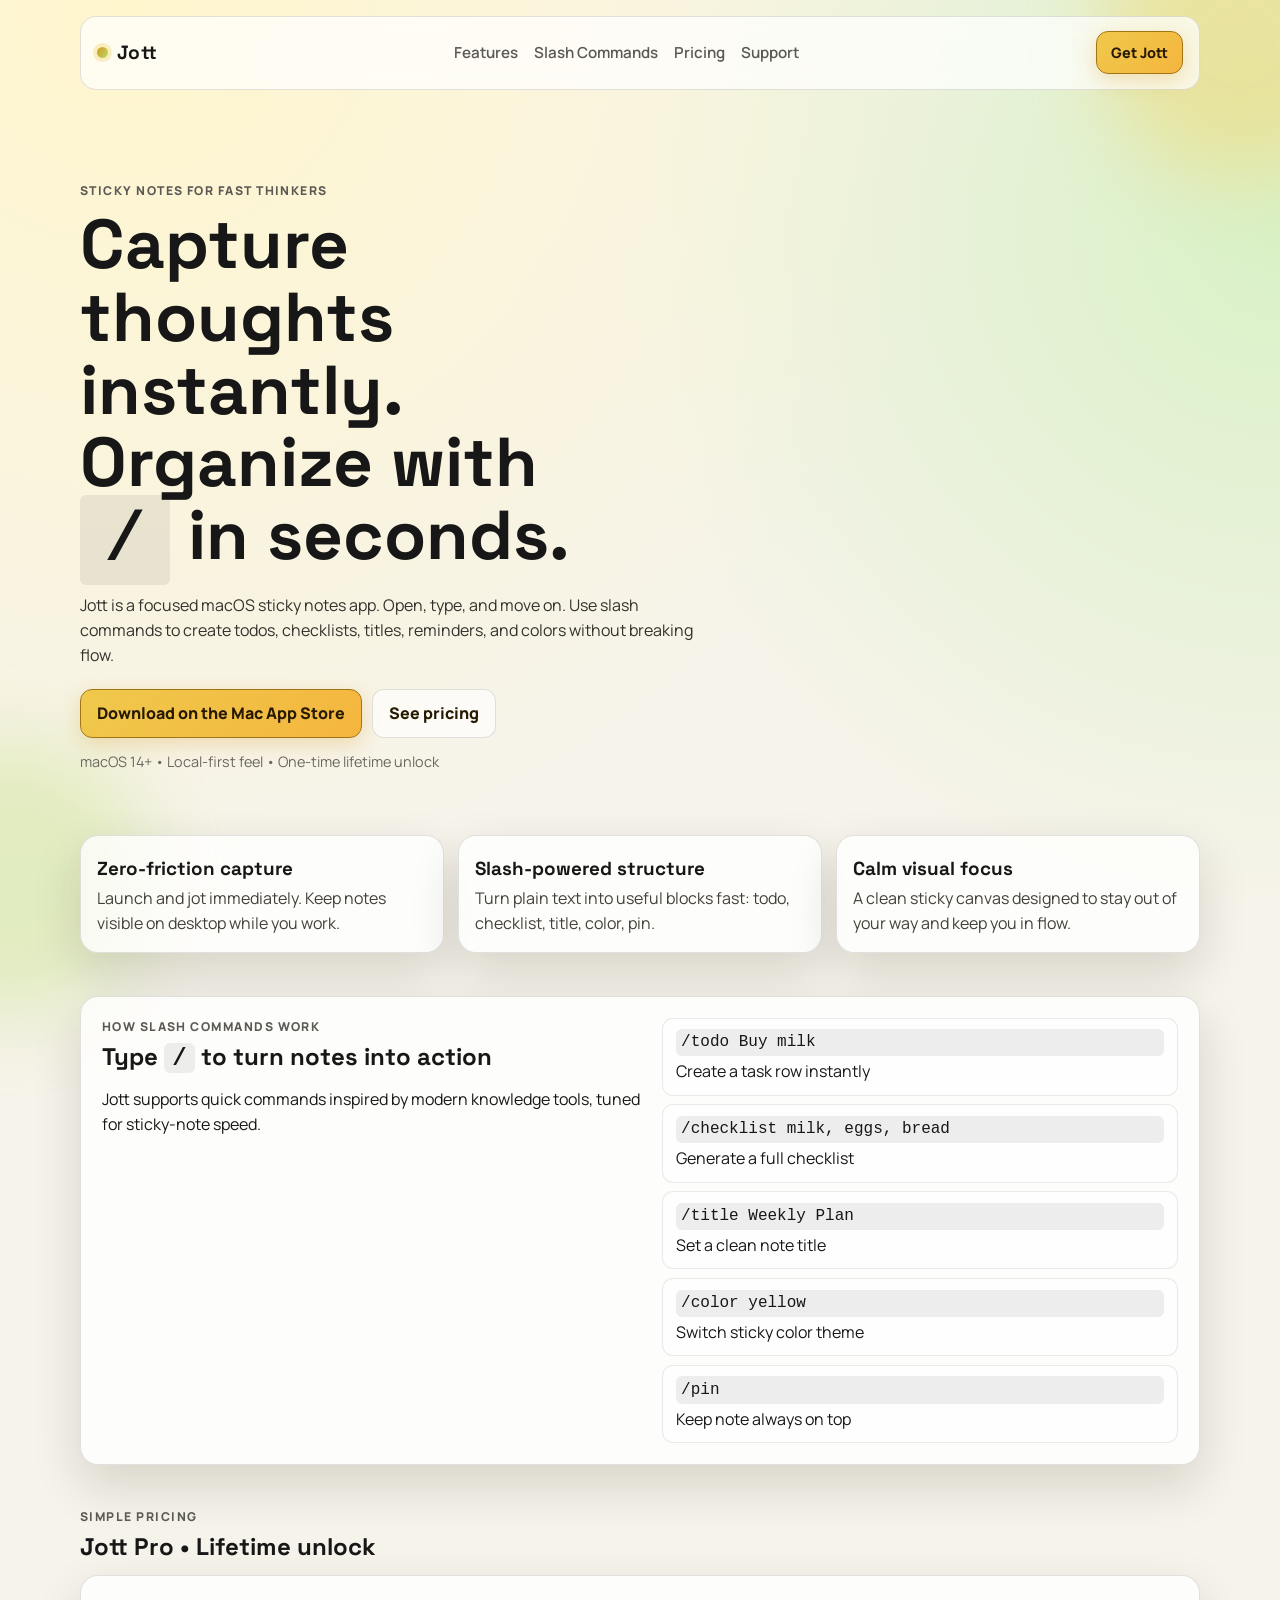
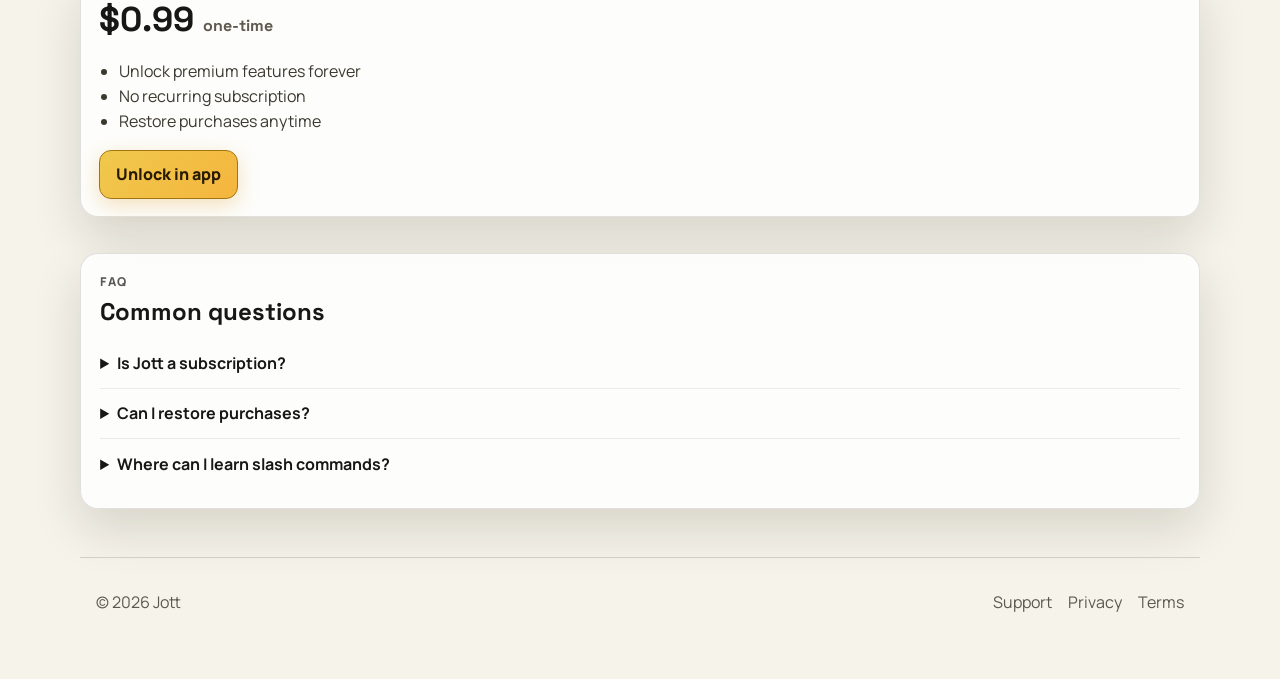
==== website/index.html @ 782f9684 "website" ====
<!doctype html>
<html lang="en">
  <head>
    <meta charset="UTF-8" />
    <meta name="viewport" content="width=device-width, initial-scale=1.0" />
    <title>Jott - Sticky Notes for Fast Thinkers</title>
    <meta
      name="description"
      content="Jott helps you capture thoughts instantly on macOS with clean sticky notes, slash commands, and one-time lifetime unlock."
    />
    <meta property="og:title" content="Jott - Sticky Notes for Fast Thinkers" />
    <meta
      property="og:description"
      content="Capture thoughts instantly with slash commands, quick sticky notes, and a distraction-free desktop workflow."
    />
    <meta property="og:type" content="website" />
    <meta property="og:url" content="https://jott.app" />
    <meta name="theme-color" content="#f5df77" />
    <link rel="preconnect" href="https://fonts.googleapis.com" />
    <link rel="preconnect" href="https://fonts.gstatic.com" crossorigin />
    <link
      href="https://fonts.googleapis.com/css2?family=Manrope:wght@400;500;600;700;800&family=Space+Grotesk:wght@500;700&display=swap"
      rel="stylesheet"
    />
    <link rel="stylesheet" href="./styles.css" />
  </head>
  <body>
    <div class="bg-orb bg-orb-a" aria-hidden="true"></div>
    <div class="bg-orb bg-orb-b" aria-hidden="true"></div>

    <header class="site-header">
      <a class="brand" href="./index.html" aria-label="Jott Home">
        <span class="brand-dot"></span>
        <span>Jott</span>
      </a>
      <nav class="nav">
        <a href="#features">Features</a>
        <a href="#slash">Slash Commands</a>
        <a href="#pricing">Pricing</a>
        <a href="./support.html">Support</a>
      </nav>
      <a class="btn btn-small" href="#download">Get Jott</a>
    </header>

    <main>
      <section class="hero reveal">
        <p class="eyebrow">Sticky notes for fast thinkers</p>
        <h1>Capture thoughts instantly.<br />Organize with <code>/</code> in seconds.</h1>
        <p class="hero-copy">
          Jott is a focused macOS sticky notes app. Open, type, and move on. Use slash
          commands to create todos, checklists, titles, reminders, and colors without breaking flow.
        </p>
        <div class="hero-actions" id="download">
          <a class="btn" href="#" aria-label="Download on Mac App Store">Download on the Mac App Store</a>
          <a class="btn btn-ghost" href="#pricing">See pricing</a>
        </div>
        <p class="micro">macOS 14+ • Local-first feel • One-time lifetime unlock</p>
      </section>

      <section class="grid-three reveal" id="features">
        <article class="feature-card">
          <h3>Zero-friction capture</h3>
          <p>Launch and jot immediately. Keep notes visible on desktop while you work.</p>
        </article>
        <article class="feature-card">
          <h3>Slash-powered structure</h3>
          <p>Turn plain text into useful blocks fast: todo, checklist, title, color, pin.</p>
        </article>
        <article class="feature-card">
          <h3>Calm visual focus</h3>
          <p>A clean sticky canvas designed to stay out of your way and keep you in flow.</p>
        </article>
      </section>

      <section class="slash reveal" id="slash">
        <div>
          <p class="eyebrow">How slash commands work</p>
          <h2>Type <code>/</code> to turn notes into action</h2>
          <p>
            Jott supports quick commands inspired by modern knowledge tools, tuned for sticky-note speed.
          </p>
        </div>
        <div class="command-list" role="list" aria-label="Slash commands examples">
          <p role="listitem"><code>/todo Buy milk</code><span>Create a task row instantly</span></p>
          <p role="listitem"><code>/checklist milk, eggs, bread</code><span>Generate a full checklist</span></p>
          <p role="listitem"><code>/title Weekly Plan</code><span>Set a clean note title</span></p>
          <p role="listitem"><code>/color yellow</code><span>Switch sticky color theme</span></p>
          <p role="listitem"><code>/pin</code><span>Keep note always on top</span></p>
        </div>
      </section>

      <section class="pricing reveal" id="pricing">
        <p class="eyebrow">Simple pricing</p>
        <h2>Jott Pro • Lifetime unlock</h2>
        <div class="price-box">
          <p class="price">$0.99 <span>one-time</span></p>
          <ul>
            <li>Unlock premium features forever</li>
            <li>No recurring subscription</li>
            <li>Restore purchases anytime</li>
          </ul>
          <a class="btn" href="#download">Unlock in app</a>
        </div>
      </section>

      <section class="faq reveal">
        <p class="eyebrow">FAQ</p>
        <h2>Common questions</h2>
        <details>
          <summary>Is Jott a subscription?</summary>
          <p>No. Jott Pro is a one-time lifetime purchase.</p>
        </details>
        <details>
          <summary>Can I restore purchases?</summary>
          <p>Yes. Use the in-app “Restore Purchases” action to sync your entitlement.</p>
        </details>
        <details>
          <summary>Where can I learn slash commands?</summary>
          <p>Inside the app: Help → Slash Commands Guide, or from the examples above.</p>
        </details>
      </section>
    </main>

    <footer class="site-footer">
      <p>© <span id="year"></span> Jott</p>
      <div>
        <a href="./support.html">Support</a>
        <a href="./privacy.html">Privacy</a>
        <a href="./terms.html">Terms</a>
      </div>
    </footer>

    <script src="./script.js"></script>
  </body>
</html>
---- website/styles.css ----
:root {
  --bg: #f6f3ea;
  --ink: #171717;
  --muted: #5b5954;
  --card: rgba(255, 255, 255, 0.78);
  --line: rgba(23, 23, 23, 0.12);
  --accent: #efc94c;
  --accent-strong: #d6971e;
  --accent-2: #b8dd6a;
  --shadow: 0 20px 50px rgba(27, 21, 4, 0.14);
}

* {
  box-sizing: border-box;
}

html,
body {
  margin: 0;
  padding: 0;
}

body {
  min-height: 100vh;
  color: var(--ink);
  background: radial-gradient(circle at 10% 0%, #fff6cd 0%, transparent 34%),
    radial-gradient(circle at 100% 10%, #d9f1c6 0%, transparent 28%), var(--bg);
  font-family: "Manrope", "Avenir Next", "Helvetica Neue", sans-serif;
  line-height: 1.55;
}

a {
  color: inherit;
  text-decoration: none;
}

main {
  width: min(1120px, calc(100vw - 2rem));
  margin: 0 auto;
}

.bg-orb {
  position: fixed;
  width: 280px;
  height: 280px;
  border-radius: 50%;
  z-index: -1;
  filter: blur(40px);
}

.bg-orb-a {
  background: #f0d66f;
  top: -100px;
  right: -100px;
  opacity: 0.5;
}

.bg-orb-b {
  background: #b8dd6a;
  left: -130px;
  bottom: -120px;
  opacity: 0.32;
}

.site-header {
  width: min(1120px, calc(100vw - 2rem));
  margin: 1rem auto;
  padding: 0.9rem 1rem;
  border: 1px solid var(--line);
  border-radius: 16px;
  background: rgba(255, 255, 255, 0.72);
  backdrop-filter: blur(8px);
  display: flex;
  align-items: center;
  justify-content: space-between;
  gap: 1rem;
  position: sticky;
  top: 10px;
  z-index: 20;
}

.brand {
  display: inline-flex;
  align-items: center;
  font-family: "Space Grotesk", "Manrope", sans-serif;
  font-size: 1.2rem;
  letter-spacing: 0.02em;
  font-weight: 700;
}

.brand-dot {
  width: 11px;
  height: 11px;
  border-radius: 999px;
  margin-right: 0.55rem;
  background: linear-gradient(120deg, var(--accent-strong), var(--accent-2));
  box-shadow: 0 0 0 4px rgba(239, 201, 76, 0.3);
}

.nav {
  display: flex;
  gap: 1rem;
}

.nav a {
  color: var(--muted);
  font-weight: 600;
  font-size: 0.95rem;
}

.nav a:hover {
  color: var(--ink);
}

.btn {
  display: inline-flex;
  align-items: center;
  justify-content: center;
  border: 1px solid #a17414;
  background: linear-gradient(135deg, var(--accent), #f5b53e);
  color: #271a00;
  padding: 0.7rem 1rem;
  border-radius: 12px;
  font-weight: 800;
  transition: transform 0.2s ease, box-shadow 0.2s ease;
  box-shadow: 0 6px 20px rgba(214, 151, 30, 0.28);
}

.btn:hover {
  transform: translateY(-2px);
}

.btn-small {
  font-size: 0.9rem;
  padding: 0.58rem 0.88rem;
}

.btn-ghost {
  border: 1px solid var(--line);
  background: rgba(255, 255, 255, 0.65);
  box-shadow: none;
}

.hero {
  padding: 4.8rem 0 3rem;
}

.eyebrow {
  margin: 0;
  color: var(--muted);
  text-transform: uppercase;
  letter-spacing: 0.12em;
  font-weight: 800;
  font-size: 0.76rem;
}

h1,
h2,
h3 {
  font-family: "Space Grotesk", "Manrope", sans-serif;
  line-height: 1.05;
  margin: 0.45rem 0 0.95rem;
}

h1 {
  font-size: clamp(2.1rem, 5.4vw, 4.4rem);
  max-width: 11ch;
}

.hero-copy {
  max-width: 62ch;
  color: #33312c;
  margin-bottom: 1.3rem;
}

.hero-actions {
  display: flex;
  gap: 0.65rem;
  flex-wrap: wrap;
}

.micro {
  color: #6b685f;
  font-size: 0.9rem;
  margin-top: 0.8rem;
}

.grid-three {
  display: grid;
  grid-template-columns: repeat(3, 1fr);
  gap: 0.85rem;
  margin-bottom: 2.7rem;
}

.feature-card,
.price-box,
.slash,
.faq,
.page-shell {
  border: 1px solid var(--line);
  background: var(--card);
  border-radius: 18px;
  box-shadow: var(--shadow);
}

.feature-card {
  padding: 1rem;
}

.feature-card h3 {
  font-size: 1.18rem;
  margin-bottom: 0.42rem;
}

.feature-card p {
  margin: 0;
  color: #424038;
}

.slash {
  margin: 1rem 0 2.7rem;
  padding: 1.3rem;
  display: grid;
  gap: 1.1rem;
  grid-template-columns: 1.05fr 1fr;
}

.command-list p {
  margin: 0;
  display: flex;
  flex-direction: column;
  gap: 0.2rem;
  padding: 0.65rem 0.8rem;
  border-radius: 11px;
  border: 1px solid rgba(23, 23, 23, 0.09);
  background: rgba(255, 255, 255, 0.65);
}

.command-list {
  display: grid;
  gap: 0.55rem;
}

code {
  font-family: ui-monospace, SFMono-Regular, Menlo, Monaco, Consolas, "Liberation Mono", "Courier New", monospace;
  background: rgba(23, 23, 23, 0.07);
  border-radius: 6px;
  padding: 0.08em 0.35em;
}

.pricing {
  margin: 1rem 0 2.2rem;
}

.price-box {
  padding: 1.1rem;
}

.price {
  margin: 0;
  font-family: "Space Grotesk", "Manrope", sans-serif;
  font-size: 2.15rem;
  font-weight: 700;
}

.price span {
  font-size: 1rem;
  color: #5f5a4f;
}

.price-box ul {
  margin: 0.8rem 0 1rem;
  padding-left: 1.25rem;
  color: #3b392f;
}

.faq {
  padding: 1.2rem;
  margin-bottom: 3rem;
}

details {
  border-top: 1px solid rgba(23, 23, 23, 0.08);
  padding: 0.76rem 0;
}

details:first-of-type {
  border-top: none;
}

summary {
  cursor: pointer;
  font-weight: 700;
}

details p {
  color: #4a483f;
  margin: 0.45rem 0 0;
}

.site-footer {
  width: min(1120px, calc(100vw - 2rem));
  margin: 0 auto 2rem;
  padding: 1rem;
  border-top: 1px solid rgba(23, 23, 23, 0.15);
  display: flex;
  gap: 1rem;
  align-items: center;
  justify-content: space-between;
  color: #5c584f;
}

.site-footer div {
  display: flex;
  gap: 1rem;
}

.page-shell {
  width: min(880px, calc(100vw - 2rem));
  margin: 4rem auto 3rem;
  padding: 2rem;
}

.page-shell h1 {
  font-size: clamp(1.8rem, 4vw, 3rem);
  max-width: none;
}

.page-shell p,
.page-shell li {
  color: #3f3d35;
}

.page-shell ul {
  padding-left: 1.2rem;
}

.reveal {
  opacity: 0;
  transform: translateY(24px);
  transition: opacity 0.55s ease, transform 0.55s ease;
}

.reveal.visible {
  opacity: 1;
  transform: translateY(0);
}

@media (max-width: 860px) {
  .nav {
    display: none;
  }

  .grid-three {
    grid-template-columns: 1fr;
  }

  .slash {
    grid-template-columns: 1fr;
  }

  .site-footer {
    flex-direction: column;
    align-items: flex-start;
  }
}

@media (max-width: 640px) {
  .site-header {
    position: static;
  }

  .hero {
    padding-top: 2.4rem;
  }

  .page-shell {
    padding: 1.3rem;
    margin-top: 2rem;
  }
}
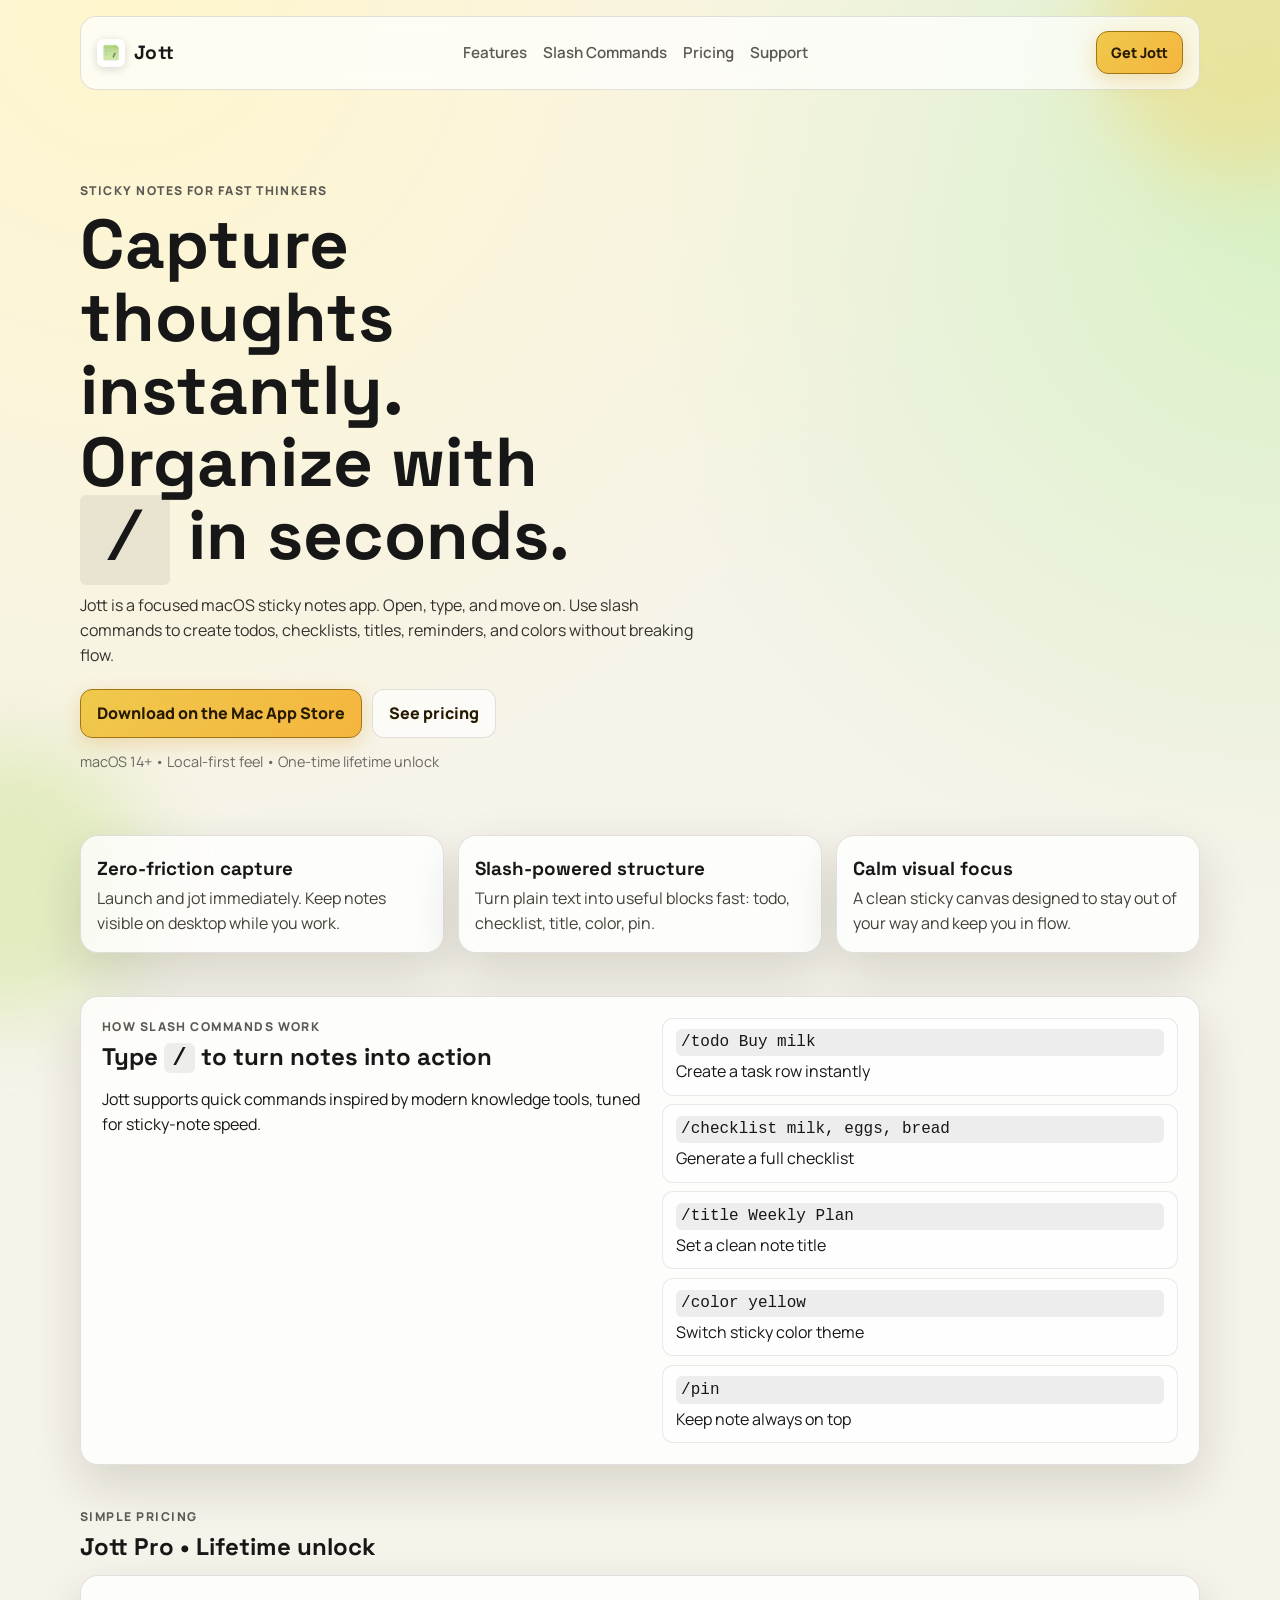
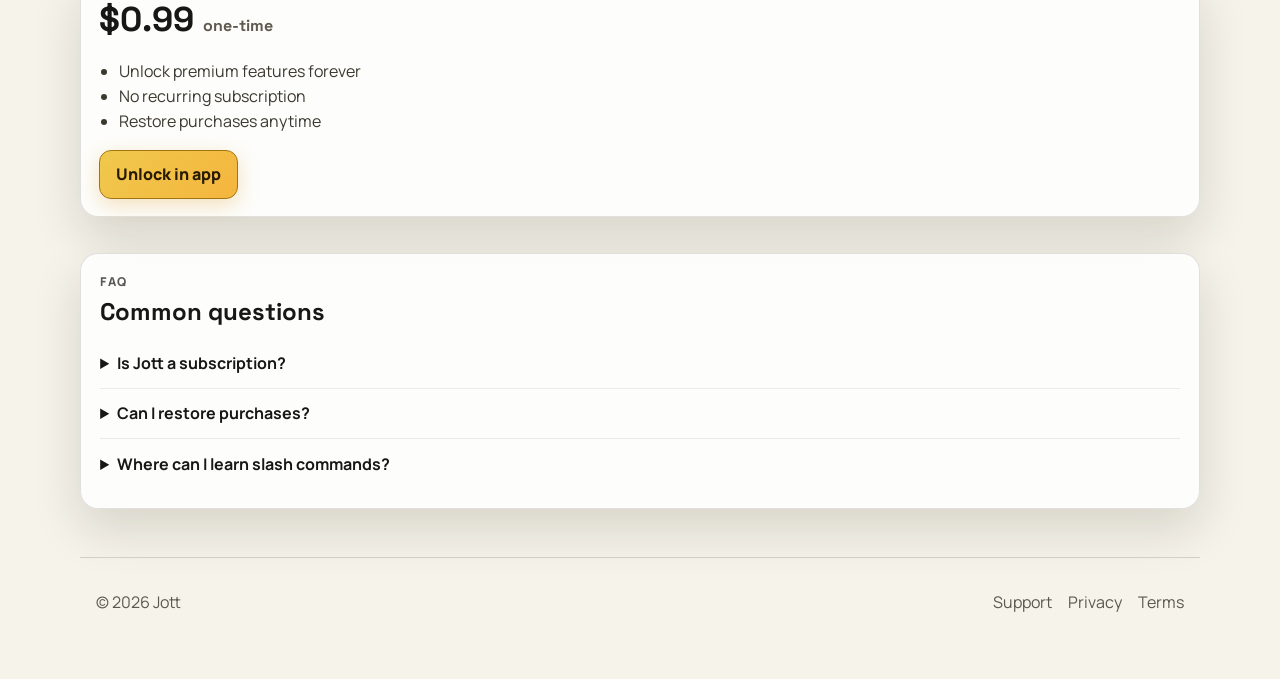
==== commit 76586575: "added logo to website" ====
--- a/website/index.html
+++ b/website/index.html
@@ -15,7 +15,9 @@
     />
     <meta property="og:type" content="website" />
     <meta property="og:url" content="https://jott.app" />
+    <meta property="og:image" content="https://jott.app/jott-logo.png" />
     <meta name="theme-color" content="#f5df77" />
+    <link rel="icon" type="image/png" href="./jott-logo.png" />
     <link rel="preconnect" href="https://fonts.googleapis.com" />
     <link rel="preconnect" href="https://fonts.gstatic.com" crossorigin />
     <link
@@ -30,7 +32,7 @@
 
     <header class="site-header">
       <a class="brand" href="./index.html" aria-label="Jott Home">
-        <span class="brand-dot"></span>
+        <img class="brand-logo" src="./jott-logo.png" alt="Jott logo" />
         <span>Jott</span>
       </a>
       <nav class="nav">
--- a/website/styles.css
+++ b/website/styles.css
@@ -82,19 +82,19 @@
 .brand {
   display: inline-flex;
   align-items: center;
+  gap: 0.55rem;
   font-family: "Space Grotesk", "Manrope", sans-serif;
   font-size: 1.2rem;
   letter-spacing: 0.02em;
   font-weight: 700;
 }
 
-.brand-dot {
-  width: 11px;
-  height: 11px;
-  border-radius: 999px;
-  margin-right: 0.55rem;
-  background: linear-gradient(120deg, var(--accent-strong), var(--accent-2));
-  box-shadow: 0 0 0 4px rgba(239, 201, 76, 0.3);
+.brand-logo {
+  width: 28px;
+  height: 28px;
+  object-fit: contain;
+  border-radius: 7px;
+  box-shadow: 0 2px 10px rgba(0, 0, 0, 0.16);
 }
 
 .nav {
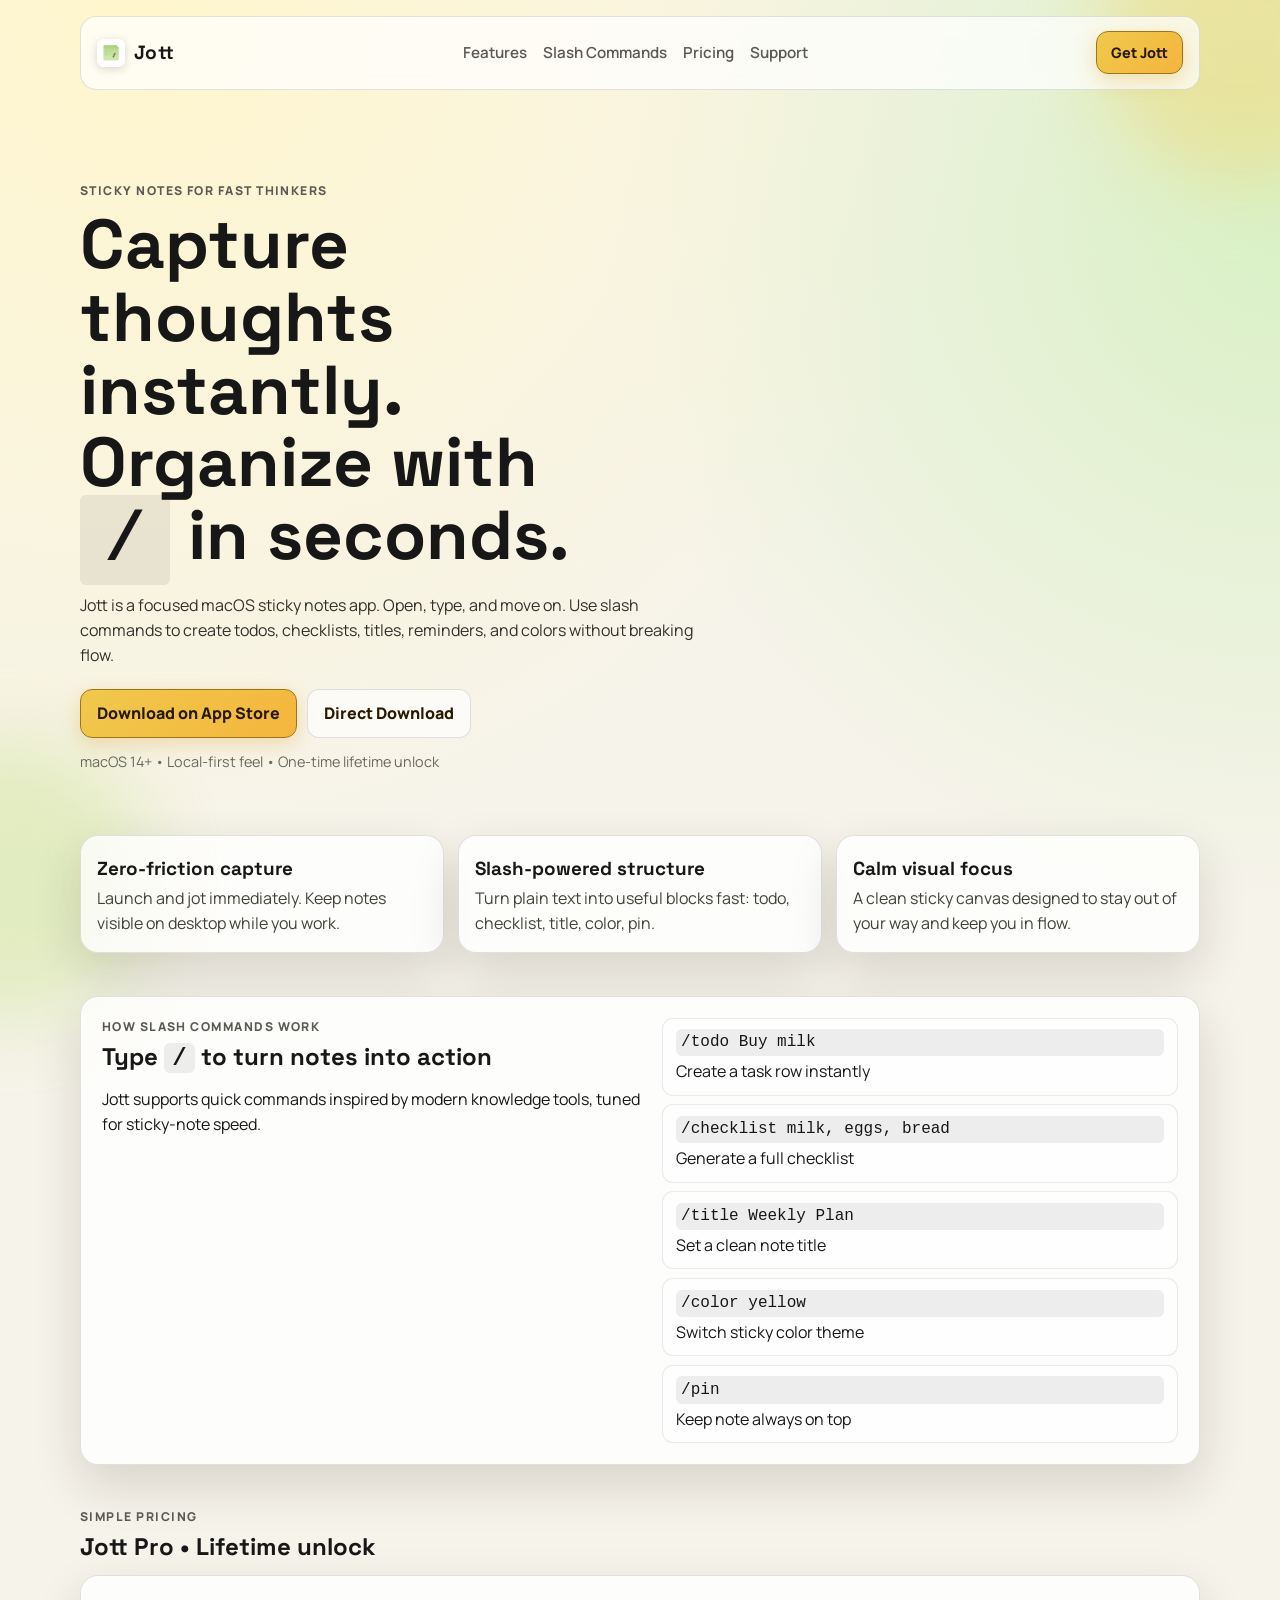
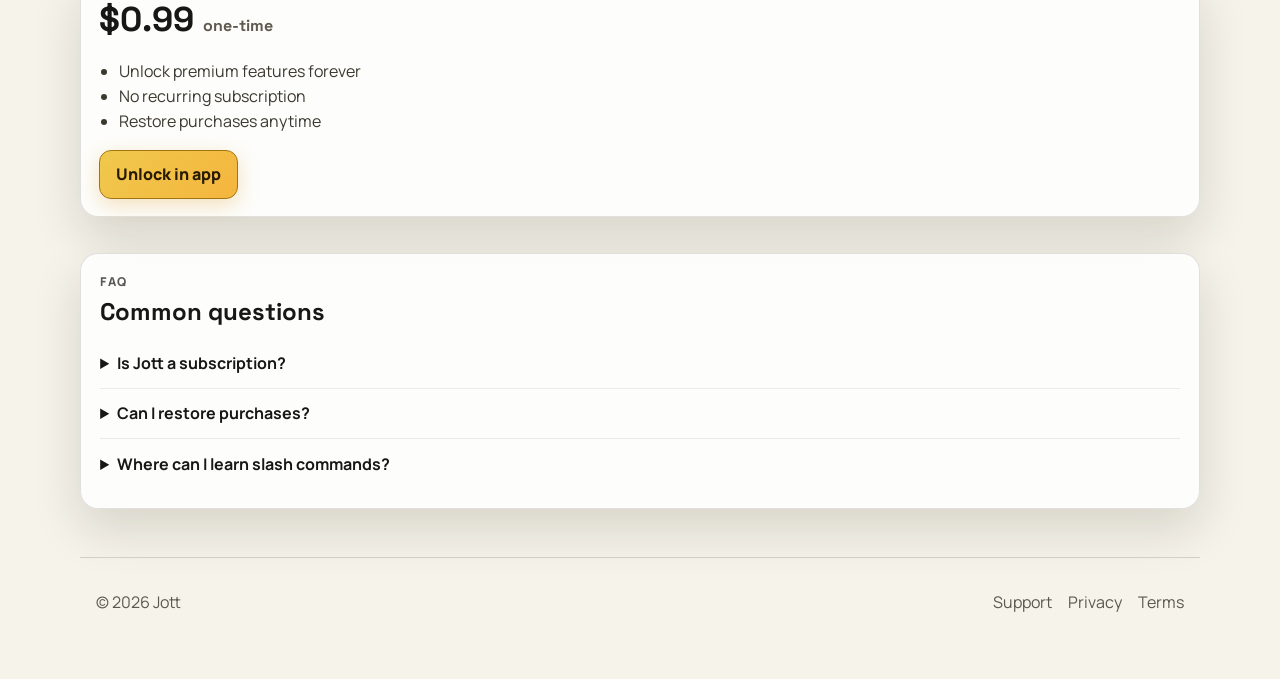
==== commit 597314b0: "added Gumroad" ====
--- a/website/index.html
+++ b/website/index.html
@@ -1,137 +1,135 @@
 <!doctype html>
 <html lang="en">
-  <head>
-    <meta charset="UTF-8" />
-    <meta name="viewport" content="width=device-width, initial-scale=1.0" />
-    <title>Jott - Sticky Notes for Fast Thinkers</title>
-    <meta
-      name="description"
-      content="Jott helps you capture thoughts instantly on macOS with clean sticky notes, slash commands, and one-time lifetime unlock."
-    />
-    <meta property="og:title" content="Jott - Sticky Notes for Fast Thinkers" />
-    <meta
-      property="og:description"
-      content="Capture thoughts instantly with slash commands, quick sticky notes, and a distraction-free desktop workflow."
-    />
-    <meta property="og:type" content="website" />
-    <meta property="og:url" content="https://jott.app" />
-    <meta property="og:image" content="https://jott.app/jott-logo.png" />
-    <meta name="theme-color" content="#f5df77" />
-    <link rel="icon" type="image/png" href="./jott-logo.png" />
-    <link rel="preconnect" href="https://fonts.googleapis.com" />
-    <link rel="preconnect" href="https://fonts.gstatic.com" crossorigin />
-    <link
-      href="https://fonts.googleapis.com/css2?family=Manrope:wght@400;500;600;700;800&family=Space+Grotesk:wght@500;700&display=swap"
-      rel="stylesheet"
-    />
-    <link rel="stylesheet" href="./styles.css" />
-  </head>
-  <body>
-    <div class="bg-orb bg-orb-a" aria-hidden="true"></div>
-    <div class="bg-orb bg-orb-b" aria-hidden="true"></div>
 
-    <header class="site-header">
-      <a class="brand" href="./index.html" aria-label="Jott Home">
-        <img class="brand-logo" src="./jott-logo.png" alt="Jott logo" />
-        <span>Jott</span>
-      </a>
-      <nav class="nav">
-        <a href="#features">Features</a>
-        <a href="#slash">Slash Commands</a>
-        <a href="#pricing">Pricing</a>
-        <a href="./support.html">Support</a>
-      </nav>
-      <a class="btn btn-small" href="#download">Get Jott</a>
-    </header>
+<head>
+  <meta charset="UTF-8" />
+  <meta name="viewport" content="width=device-width, initial-scale=1.0" />
+  <title>Jott - Sticky Notes for Fast Thinkers</title>
+  <meta name="description"
+    content="Jott helps you capture thoughts instantly on macOS with clean sticky notes, slash commands, and one-time lifetime unlock." />
+  <meta property="og:title" content="Jott - Sticky Notes for Fast Thinkers" />
+  <meta property="og:description"
+    content="Capture thoughts instantly with slash commands, quick sticky notes, and a distraction-free desktop workflow." />
+  <meta property="og:type" content="website" />
+  <meta property="og:url" content="https://jott.app" />
+  <meta property="og:image" content="https://jott.app/jott-logo.png" />
+  <meta name="theme-color" content="#f5df77" />
+  <link rel="icon" type="image/png" href="./jott-logo.png" />
+  <link rel="preconnect" href="https://fonts.googleapis.com" />
+  <link rel="preconnect" href="https://fonts.gstatic.com" crossorigin />
+  <link
+    href="https://fonts.googleapis.com/css2?family=Manrope:wght@400;500;600;700;800&family=Space+Grotesk:wght@500;700&display=swap"
+    rel="stylesheet" />
+  <link rel="stylesheet" href="./styles.css" />
+</head>
 
-    <main>
-      <section class="hero reveal">
-        <p class="eyebrow">Sticky notes for fast thinkers</p>
-        <h1>Capture thoughts instantly.<br />Organize with <code>/</code> in seconds.</h1>
-        <p class="hero-copy">
-          Jott is a focused macOS sticky notes app. Open, type, and move on. Use slash
-          commands to create todos, checklists, titles, reminders, and colors without breaking flow.
+<body>
+  <div class="bg-orb bg-orb-a" aria-hidden="true"></div>
+  <div class="bg-orb bg-orb-b" aria-hidden="true"></div>
+
+  <header class="site-header">
+    <a class="brand" href="./index.html" aria-label="Jott Home">
+      <img class="brand-logo" src="./jott-logo.png" alt="Jott logo" />
+      <span>Jott</span>
+    </a>
+    <nav class="nav">
+      <a href="#features">Features</a>
+      <a href="#slash">Slash Commands</a>
+      <a href="#pricing">Pricing</a>
+      <a href="./support.html">Support</a>
+    </nav>
+    <a class="btn btn-small" href="#download">Get Jott</a>
+  </header>
+
+  <main>
+    <section class="hero reveal">
+      <p class="eyebrow">Sticky notes for fast thinkers</p>
+      <h1>Capture thoughts instantly.<br />Organize with <code>/</code> in seconds.</h1>
+      <p class="hero-copy">
+        Jott is a focused macOS sticky notes app. Open, type, and move on. Use slash
+        commands to create todos, checklists, titles, reminders, and colors without breaking flow.
+      </p>
+      <div class="hero-actions" id="download">
+        <a class="btn" href="#" aria-label="Download on Mac App Store">Download on App Store</a>
+        <a class="btn btn-ghost" href="./Jot.dmg" download>Direct Download</a>
+      </div>
+      <p class="micro">macOS 14+ • Local-first feel • One-time lifetime unlock</p>
+    </section>
+
+    <section class="grid-three reveal" id="features">
+      <article class="feature-card">
+        <h3>Zero-friction capture</h3>
+        <p>Launch and jot immediately. Keep notes visible on desktop while you work.</p>
+      </article>
+      <article class="feature-card">
+        <h3>Slash-powered structure</h3>
+        <p>Turn plain text into useful blocks fast: todo, checklist, title, color, pin.</p>
+      </article>
+      <article class="feature-card">
+        <h3>Calm visual focus</h3>
+        <p>A clean sticky canvas designed to stay out of your way and keep you in flow.</p>
+      </article>
+    </section>
+
+    <section class="slash reveal" id="slash">
+      <div>
+        <p class="eyebrow">How slash commands work</p>
+        <h2>Type <code>/</code> to turn notes into action</h2>
+        <p>
+          Jott supports quick commands inspired by modern knowledge tools, tuned for sticky-note speed.
         </p>
-        <div class="hero-actions" id="download">
-          <a class="btn" href="#" aria-label="Download on Mac App Store">Download on the Mac App Store</a>
-          <a class="btn btn-ghost" href="#pricing">See pricing</a>
-        </div>
-        <p class="micro">macOS 14+ • Local-first feel • One-time lifetime unlock</p>
-      </section>
+      </div>
+      <div class="command-list" role="list" aria-label="Slash commands examples">
+        <p role="listitem"><code>/todo Buy milk</code><span>Create a task row instantly</span></p>
+        <p role="listitem"><code>/checklist milk, eggs, bread</code><span>Generate a full checklist</span></p>
+        <p role="listitem"><code>/title Weekly Plan</code><span>Set a clean note title</span></p>
+        <p role="listitem"><code>/color yellow</code><span>Switch sticky color theme</span></p>
+        <p role="listitem"><code>/pin</code><span>Keep note always on top</span></p>
+      </div>
+    </section>
 
-      <section class="grid-three reveal" id="features">
-        <article class="feature-card">
-          <h3>Zero-friction capture</h3>
-          <p>Launch and jot immediately. Keep notes visible on desktop while you work.</p>
-        </article>
-        <article class="feature-card">
-          <h3>Slash-powered structure</h3>
-          <p>Turn plain text into useful blocks fast: todo, checklist, title, color, pin.</p>
-        </article>
-        <article class="feature-card">
-          <h3>Calm visual focus</h3>
-          <p>A clean sticky canvas designed to stay out of your way and keep you in flow.</p>
-        </article>
-      </section>
+    <section class="pricing reveal" id="pricing">
+      <p class="eyebrow">Simple pricing</p>
+      <h2>Jott Pro • Lifetime unlock</h2>
+      <div class="price-box">
+        <p class="price">$0.99 <span>one-time</span></p>
+        <ul>
+          <li>Unlock premium features forever</li>
+          <li>No recurring subscription</li>
+          <li>Restore purchases anytime</li>
+        </ul>
+        <a class="btn" href="#download">Unlock in app</a>
+      </div>
+    </section>
 
-      <section class="slash reveal" id="slash">
-        <div>
-          <p class="eyebrow">How slash commands work</p>
-          <h2>Type <code>/</code> to turn notes into action</h2>
-          <p>
-            Jott supports quick commands inspired by modern knowledge tools, tuned for sticky-note speed.
-          </p>
-        </div>
-        <div class="command-list" role="list" aria-label="Slash commands examples">
-          <p role="listitem"><code>/todo Buy milk</code><span>Create a task row instantly</span></p>
-          <p role="listitem"><code>/checklist milk, eggs, bread</code><span>Generate a full checklist</span></p>
-          <p role="listitem"><code>/title Weekly Plan</code><span>Set a clean note title</span></p>
-          <p role="listitem"><code>/color yellow</code><span>Switch sticky color theme</span></p>
-          <p role="listitem"><code>/pin</code><span>Keep note always on top</span></p>
-        </div>
-      </section>
+    <section class="faq reveal">
+      <p class="eyebrow">FAQ</p>
+      <h2>Common questions</h2>
+      <details>
+        <summary>Is Jott a subscription?</summary>
+        <p>No. Jott Pro is a one-time lifetime purchase.</p>
+      </details>
+      <details>
+        <summary>Can I restore purchases?</summary>
+        <p>Yes. Use the in-app “Restore Purchases” action to sync your entitlement.</p>
+      </details>
+      <details>
+        <summary>Where can I learn slash commands?</summary>
+        <p>Inside the app: Help → Slash Commands Guide, or from the examples above.</p>
+      </details>
+    </section>
+  </main>
 
-      <section class="pricing reveal" id="pricing">
-        <p class="eyebrow">Simple pricing</p>
-        <h2>Jott Pro • Lifetime unlock</h2>
-        <div class="price-box">
-          <p class="price">$0.99 <span>one-time</span></p>
-          <ul>
-            <li>Unlock premium features forever</li>
-            <li>No recurring subscription</li>
-            <li>Restore purchases anytime</li>
-          </ul>
-          <a class="btn" href="#download">Unlock in app</a>
-        </div>
-      </section>
+  <footer class="site-footer">
+    <p>© <span id="year"></span> Jott</p>
+    <div>
+      <a href="./support.html">Support</a>
+      <a href="./privacy.html">Privacy</a>
+      <a href="./terms.html">Terms</a>
+    </div>
+  </footer>
 
-      <section class="faq reveal">
-        <p class="eyebrow">FAQ</p>
-        <h2>Common questions</h2>
-        <details>
-          <summary>Is Jott a subscription?</summary>
-          <p>No. Jott Pro is a one-time lifetime purchase.</p>
-        </details>
-        <details>
-          <summary>Can I restore purchases?</summary>
-          <p>Yes. Use the in-app “Restore Purchases” action to sync your entitlement.</p>
-        </details>
-        <details>
-          <summary>Where can I learn slash commands?</summary>
-          <p>Inside the app: Help → Slash Commands Guide, or from the examples above.</p>
-        </details>
-      </section>
-    </main>
+  <script src="./script.js"></script>
+</body>
 
-    <footer class="site-footer">
-      <p>© <span id="year"></span> Jott</p>
-      <div>
-        <a href="./support.html">Support</a>
-        <a href="./privacy.html">Privacy</a>
-        <a href="./terms.html">Terms</a>
-      </div>
-    </footer>
-
-    <script src="./script.js"></script>
-  </body>
-</html>
+</html>
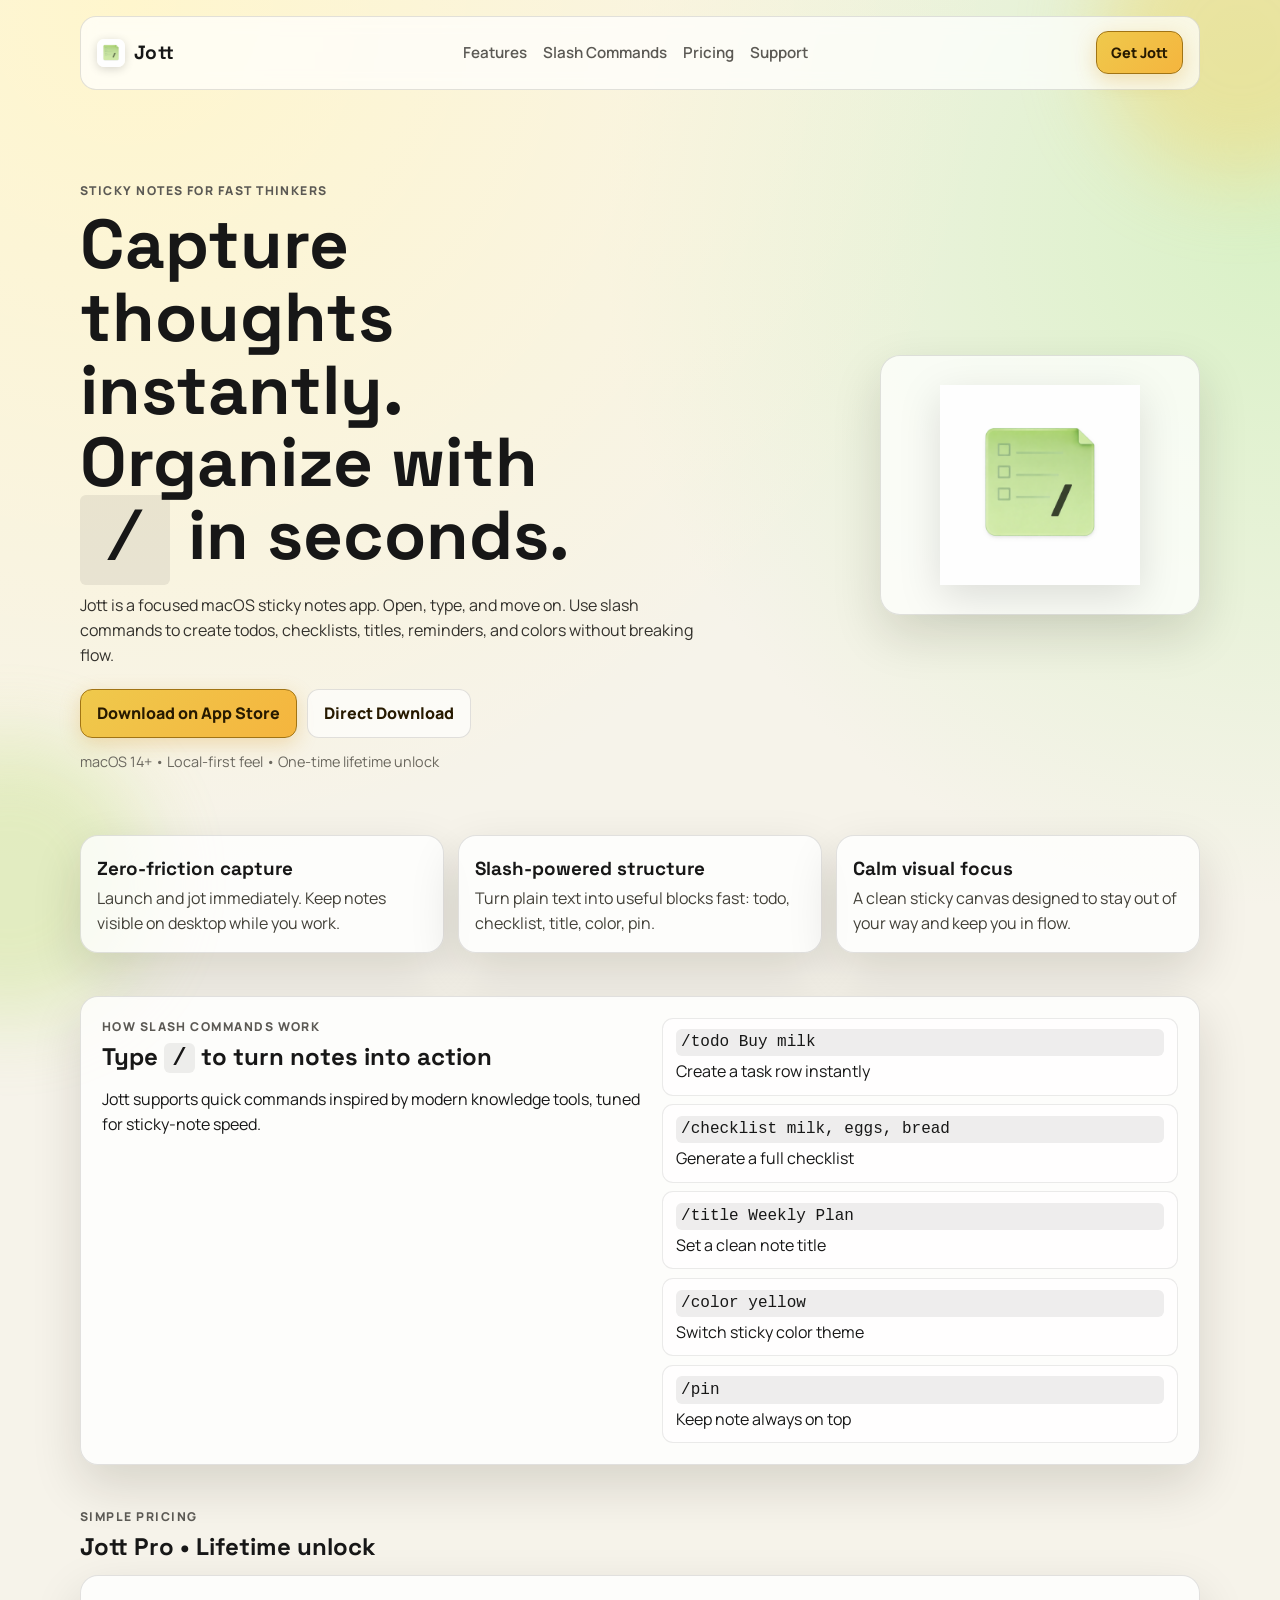
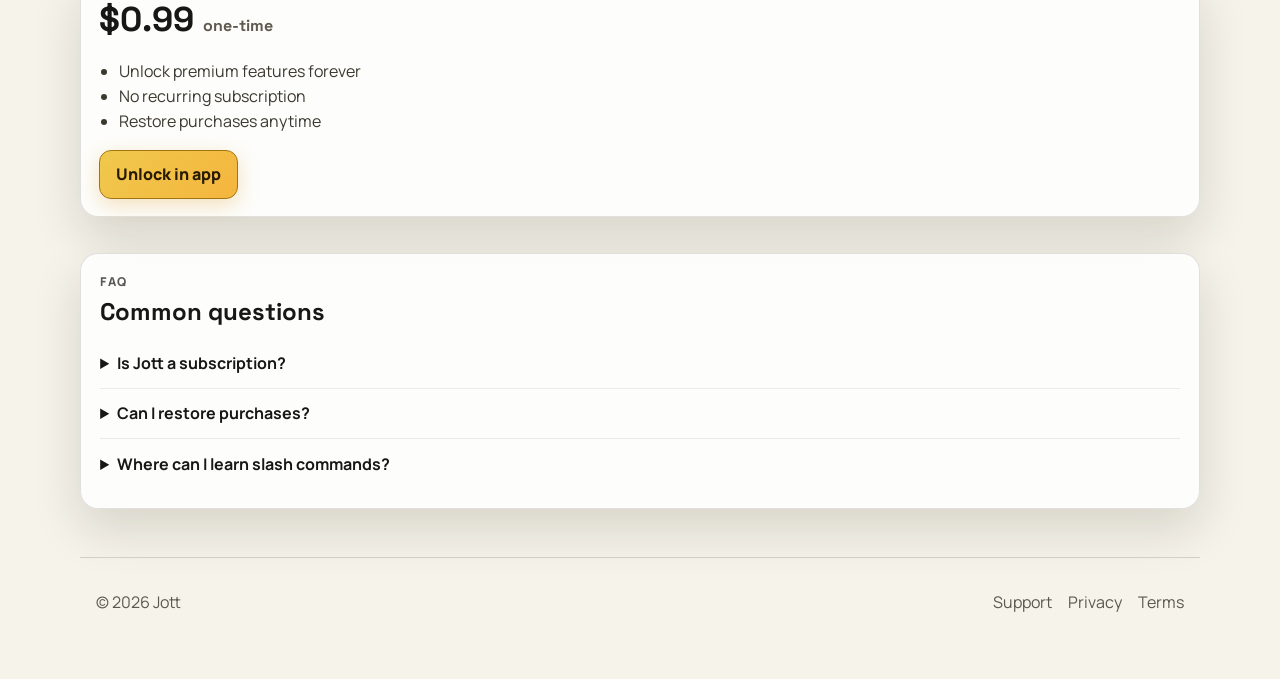
==== commit ff7fffc9: "added logo" ====
--- a/website/index.html
+++ b/website/index.html
@@ -43,17 +43,24 @@
 
   <main>
     <section class="hero reveal">
-      <p class="eyebrow">Sticky notes for fast thinkers</p>
-      <h1>Capture thoughts instantly.<br />Organize with <code>/</code> in seconds.</h1>
-      <p class="hero-copy">
-        Jott is a focused macOS sticky notes app. Open, type, and move on. Use slash
-        commands to create todos, checklists, titles, reminders, and colors without breaking flow.
-      </p>
-      <div class="hero-actions" id="download">
-        <a class="btn" href="#" aria-label="Download on Mac App Store">Download on App Store</a>
-        <a class="btn btn-ghost" href="./Jot.dmg" download>Direct Download</a>
+      <div class="hero-layout">
+        <div>
+          <p class="eyebrow">Sticky notes for fast thinkers</p>
+          <h1>Capture thoughts instantly.<br />Organize with <code>/</code> in seconds.</h1>
+          <p class="hero-copy">
+            Jott is a focused macOS sticky notes app. Open, type, and move on. Use slash
+            commands to create todos, checklists, titles, reminders, and colors without breaking flow.
+          </p>
+          <div class="hero-actions" id="download">
+            <a class="btn" href="#" aria-label="Download on Mac App Store">Download on App Store</a>
+            <a class="btn btn-ghost" href="./Jot.dmg" download>Direct Download</a>
+          </div>
+          <p class="micro">macOS 14+ • Local-first feel • One-time lifetime unlock</p>
+        </div>
+        <aside class="hero-logo-panel" aria-label="Jott logo showcase">
+          <img class="hero-logo" src="./jott-logo.png" alt="Jott logo" />
+        </aside>
       </div>
-      <p class="micro">macOS 14+ • Local-first feel • One-time lifetime unlock</p>
     </section>
 
     <section class="grid-three reveal" id="features">
--- a/website/styles.css
+++ b/website/styles.css
@@ -145,6 +145,32 @@
   padding: 4.8rem 0 3rem;
 }
 
+.hero-layout {
+  display: grid;
+  grid-template-columns: minmax(0, 1fr) 320px;
+  gap: 1.2rem;
+  align-items: center;
+}
+
+.hero-logo-panel {
+  border: 1px solid var(--line);
+  background: rgba(255, 255, 255, 0.72);
+  border-radius: 20px;
+  min-height: 260px;
+  display: flex;
+  align-items: center;
+  justify-content: center;
+  box-shadow: var(--shadow);
+  padding: 1rem;
+}
+
+.hero-logo {
+  width: min(230px, 70%);
+  height: auto;
+  object-fit: contain;
+  filter: drop-shadow(0 12px 20px rgba(0, 0, 0, 0.12));
+}
+
 .eyebrow {
   margin: 0;
   color: var(--muted);
@@ -351,6 +377,14 @@
     display: none;
   }
 
+  .hero-layout {
+    grid-template-columns: 1fr;
+  }
+
+  .hero-logo-panel {
+    min-height: 200px;
+  }
+
   .grid-three {
     grid-template-columns: 1fr;
   }
